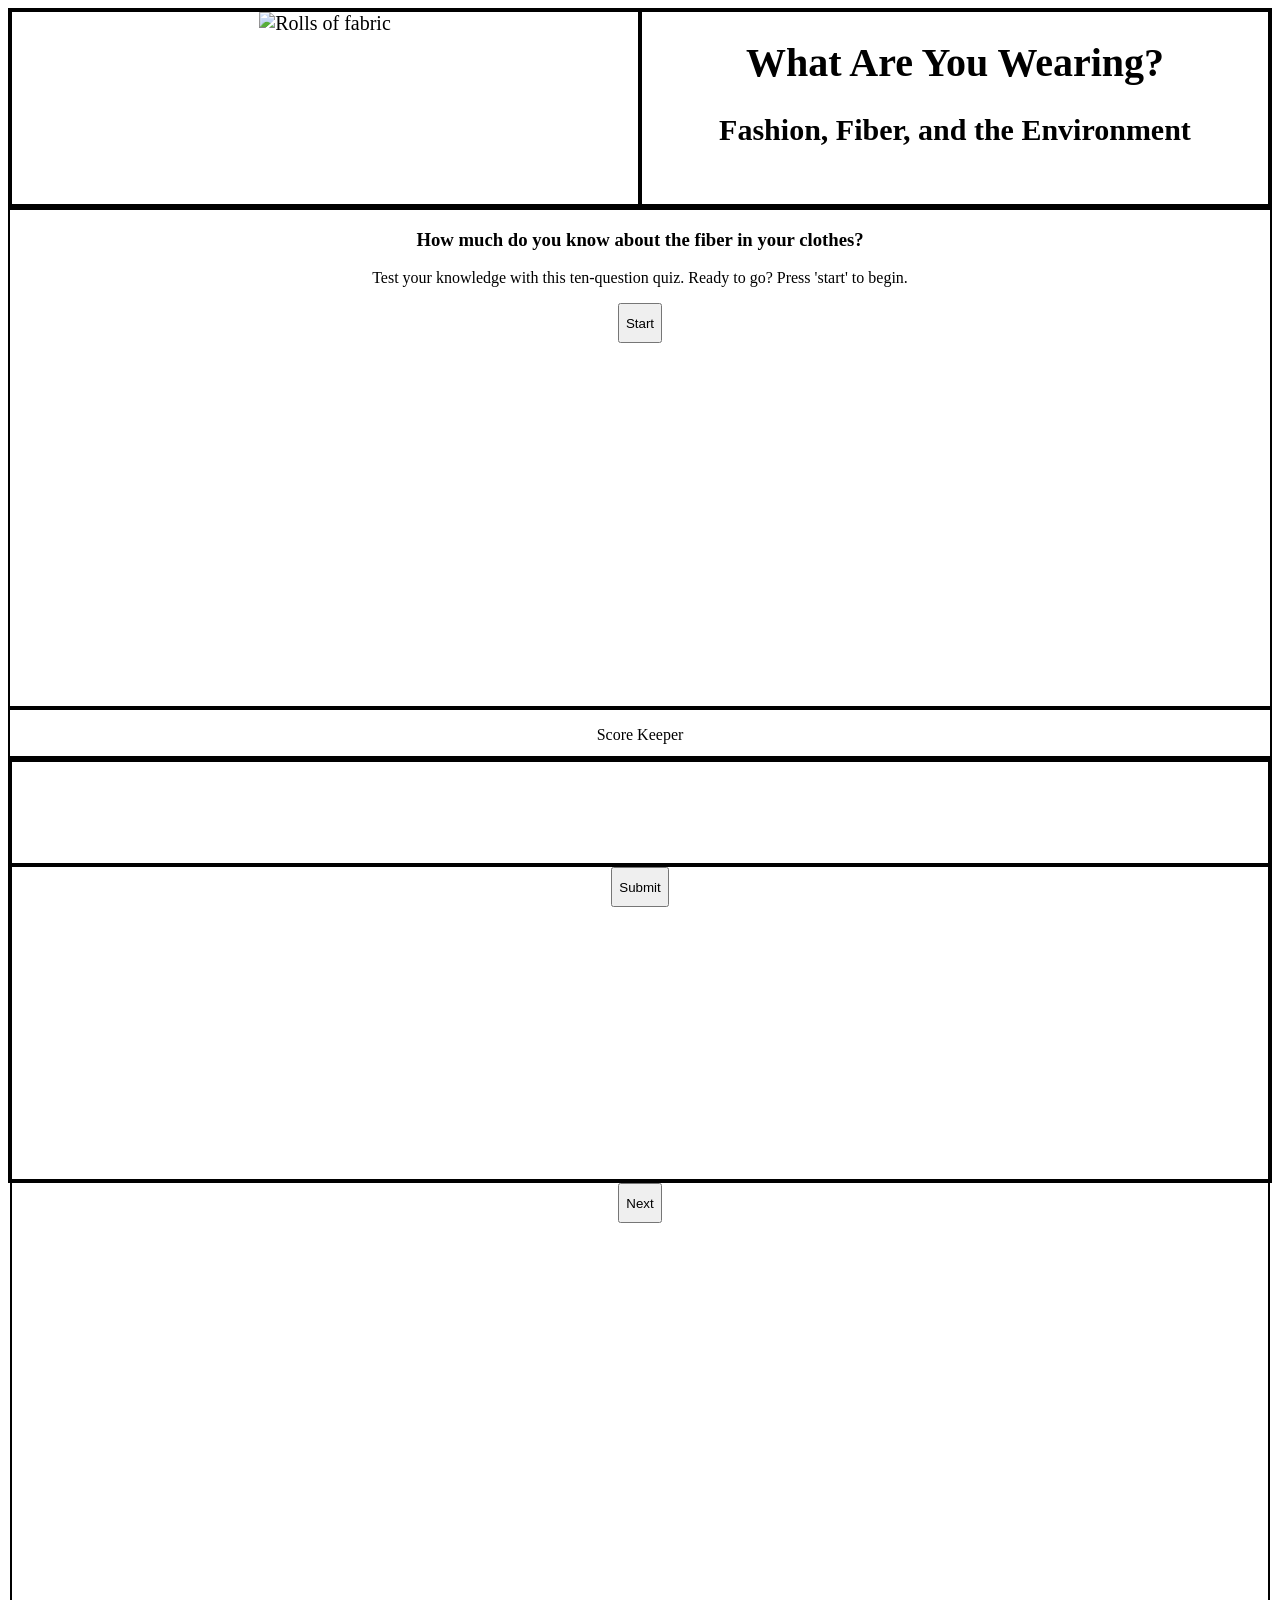
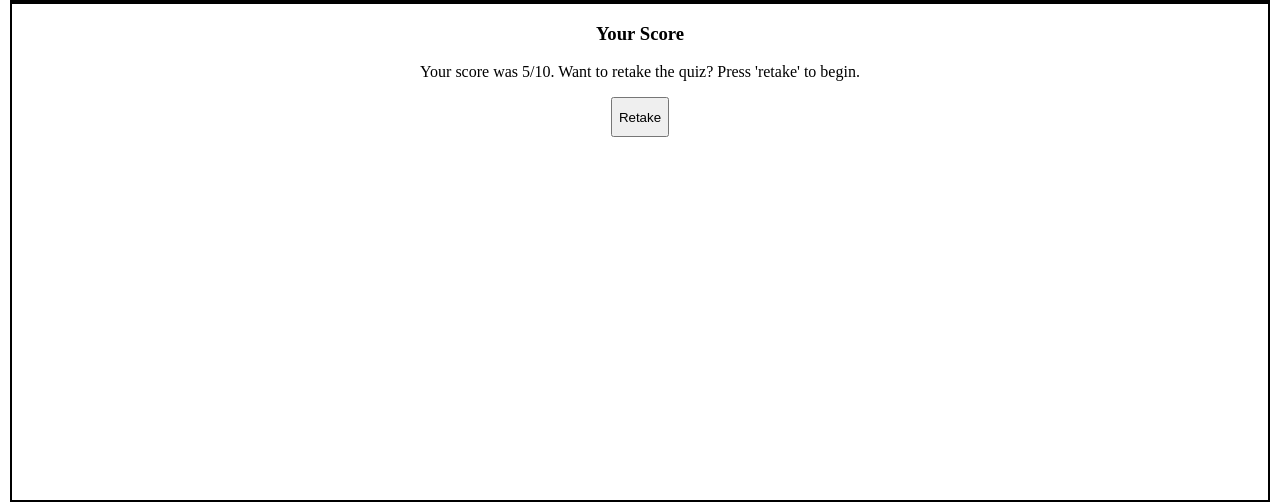
==== index.html @ 44795f77 "added html to index.html and function stubs to index.js" ====
<!DOCTYPE html>
<html lang="en">
<head>
    <meta charset="UTF-8">
    <meta name="viewport" content="width=device-width, initial-scale=1.0">
    <meta http-equiv="X-UA-Compatible" content="ie=edge">
    <title>What Are You Wearing?</title>
    <link rel = "stylesheet" type = "text/css" href = "main.css">
</head>

<body>
    <header>
        <div class = "header">
            <div class = "header-img-and-title">
                <img src="https://cdn.shopify.com/s/files/1/0880/6156/files/Savannah-Hayes-Collection-01_7bdb6e9b-7b91-4b5e-8f77-3c52501f45ed.jpg?v=1567362182"
                alt="Rolls of fabric">
            </div>    
            <div class = "header-img-and-title title">
                <h1> What Are You Wearing? </h1>
                <h2> Fashion, Fiber, and the Environment </h2>
            </div>
        </div> 
    </header>

    <main>
        <!-- Start Page: this is what the user sees when they first navigate to the app -->
        <div class = "start-page js-start-page"> 
            <h3> How much do you know about the fiber in your clothes?</h3>
            <p>Test your knowledge with this ten-question quiz.  Ready to go?  Press 'start' to begin.</p>
            <button type="button" class="button">Start</button>
        </div>

        <!-- Question / Answer Page: these are the quiz questions and answers the user navigates through -->
        <div class = "score-keeper js-score-keeper"> <p>Score Keeper</p> </div>
        <div class = "question-and-answer">

            <!-- Question Page -->
            <div class = "question js-question"></div>
            <div class = "option js-option"> 
                <button type="button" class="button"> Submit </button>
            </div>

            <!-- Answer Page -->
            <div class = "answer js-answer">
                <button type="button" class="button"> Next </button>
            </div>

        <!-- End Page     -->
        <div class = "end">
            <h3>Your Score</h3>
            <p>Your score was 5/10.  Want to retake the quiz?  Press 'retake' to begin.</p>
            <button type="button" class="button"> Retake </button>
        </div>
    </main>

    <script
        src="https://code.jquery.com/jquery-3.4.1.min.js"
        integrity="sha256-CSXorXvZcTkaix6Yvo6HppcZGetbYMGWSFlBw8HfCJo="
        crossorigin="anonymous">
    </script>
    <script src="index.js"></script>
</body>
</html>
---- main.css ----
* {
    box-sizing: border-box;
    text-align: center;
}

.header {
    height: 200px;
    width: 100%;
    border: 2px black solid;
    margin: auto;
    display: inline-block;
    font-size: 0px;
}

.header-img-and-title {
    width: 50%;
    height: 196px;
    display: inline-block;
    border: 2px black solid;
    vertical-align: middle;
    font-size: 20px;
}

.title {
    color: black;
}

header img {
    height: 192px;
}

.start-page {
    height: 500px;
    width: 100%;
    border: 2px black solid;
}

.button {
    margin-left: auto;
    margin-right: auto;
    height: 3em;
    cursor: pointer;
}

.score-keeper {
    height: 50px;
    width: 100%;
    border: 2px black solid;
    vertical-align: middle;
}

.question-and-answer {
    height: 425px;
    width: 100%;
    border: 2px black solid;
}
.question {
    height: 25%;
    width: 100%;
    border: 2px black solid;
}
.option {
    height: 75%;
    width: 100%;
    border: 2px black solid; 
}

.answer {
    height: 100%;
    width: 100%;
    border: 2px black solid;
}

.end {
    height: 500px;
    width: 100%;
    border: 2px black solid;
}
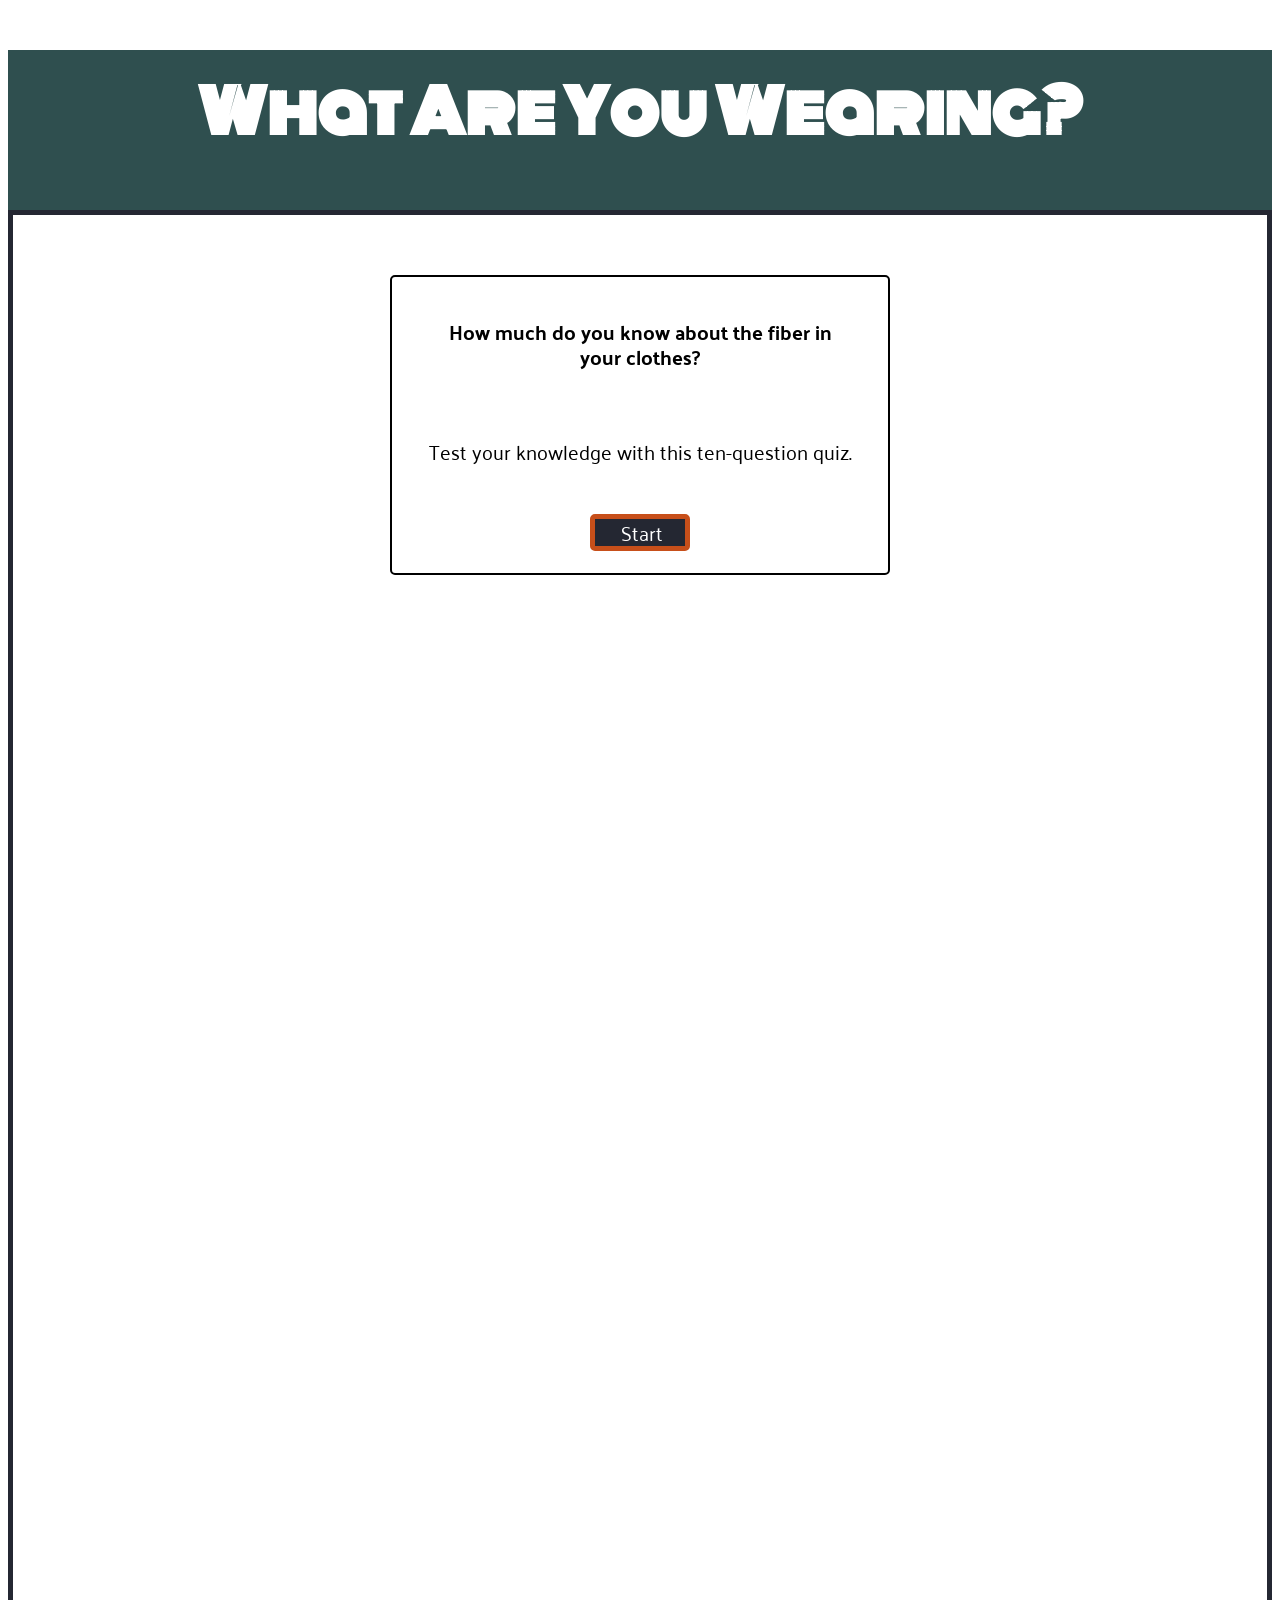
==== commit e1b5781e: "added images, edited index.html, index.js, and main.css to make the quiz app work" ====
--- a/index.html
+++ b/index.html
@@ -5,52 +5,52 @@
     <meta name="viewport" content="width=device-width, initial-scale=1.0">
     <meta http-equiv="X-UA-Compatible" content="ie=edge">
     <title>What Are You Wearing?</title>
-    <link rel = "stylesheet" type = "text/css" href = "main.css">
+    <link rel="stylesheet" href="https://meyerweb.com/eric/tools/css/reset/reset.css">
+    <link href="https://fonts.googleapis.com/css?family=Monoton|Palanquin&display=swap" rel="stylesheet">
+    <link rel = "stylesheet" href = "main.css">
 </head>
+
+<!-- type = "text/css" -->
 
 <body>
     <header>
-        <div class = "header">
-            <div class = "header-img-and-title">
-                <img src="https://cdn.shopify.com/s/files/1/0880/6156/files/Savannah-Hayes-Collection-01_7bdb6e9b-7b91-4b5e-8f77-3c52501f45ed.jpg?v=1567362182"
-                alt="Rolls of fabric">
-            </div>    
-            <div class = "header-img-and-title title">
-                <h1> What Are You Wearing? </h1>
-                <h2> Fashion, Fiber, and the Environment </h2>
-            </div>
-        </div> 
+        <section class = "quiz-title">
+            <h1> What Are You Wearing? </h1>
+        </section> 
     </header>
+
+
 
     <main>
         <!-- Start Page: this is what the user sees when they first navigate to the app -->
-        <div class = "start-page js-start-page"> 
-            <h3> How much do you know about the fiber in your clothes?</h3>
-            <p>Test your knowledge with this ten-question quiz.  Ready to go?  Press 'start' to begin.</p>
-            <button type="button" class="button">Start</button>
-        </div>
+        <section class = "start-background js-start">
+            <section class = "start-page">
+                    <h3> How much do you know about the fiber in your clothes?</h3>
+                    <p>Test your knowledge with this ten-question quiz.</p>
+                    <button type="button" class="start-button">Start</button>
+            </section>
+        </section>
 
         <!-- Question / Answer Page: these are the quiz questions and answers the user navigates through -->
-        <div class = "score-keeper js-score-keeper"> <p>Score Keeper</p> </div>
-        <div class = "question-and-answer">
+        <section class = "question-and-answer js-question-and-answer">
+            
+            <section class = "score-keeper js-score-keeper">
+                    <ul>
+                        <li>Question: <span class="js-current-question-number">  0  </span>  of  10</li>
+                        <li>Score: <span class="js-current-score">  0</span></li>
+                    </ul>
+            </section>
 
             <!-- Question Page -->
-            <div class = "question js-question"></div>
-            <div class = "option js-option"> 
-                <button type="button" class="button"> Submit </button>
-            </div>
+            <section class = "question js-question-and-options"></section> 
 
             <!-- Answer Page -->
-            <div class = "answer js-answer">
-                <button type="button" class="button"> Next </button>
-            </div>
+            <section class = "answer js-answer"></section>
+
+        </section>
 
         <!-- End Page     -->
-        <div class = "end">
-            <h3>Your Score</h3>
-            <p>Your score was 5/10.  Want to retake the quiz?  Press 'retake' to begin.</p>
-            <button type="button" class="button"> Retake </button>
-        </div>
+        <section class = "end js-end"></section>
     </main>
 
     <script
--- a/main.css
+++ b/main.css
@@ -1,78 +1,292 @@
 * {
     box-sizing: border-box;
     text-align: center;
-}
-
-.header {
-    height: 200px;
-    width: 100%;
+    font-family: 'Palanquin', sans-serif;
+    font-size: 20px;
+    line-height: 25px;
+}
+
+.quiz-title {
+    height: 100px;
+    width: 100%;
+    vertical-align: middle;
+    /* border: 2px black solid; */
+    background-color: darkslategray;
+    color: white;
+    /* display: flex; */
+}
+
+h1 {
+    padding-top: 30px;
+    font-family: 'Monoton', cursive;
+    font-size: 40px;
+}
+
+h2, h3 {
+    font-family: 'Palanquin', sans-serif;
+    padding: 20px;
+}
+
+p {    
+    font-family: 'Palanquin', sans-serif;
+    font-size: 20px;
+    padding: 10px;
+}
+
+.start-background {
+    /* height: 700px; */
+    width: 100%;
+    border: 5px solid #242732;
+    background: url("https://cdn.abetterlemonadestand.com/wp-content/uploads/2017/07/How-to-Start-a-Clothing-Line.jpg");
+    background-size: 100%;
+    /* display: flex; */
+}
+
+.start-page {
+    display: flex;
+    flex-direction: column;
+    justify-content: center;
+    align-items: center;
+    height: 300px;
+    width: 500px;
+    background: white;
     border: 2px black solid;
+    padding: 20px;
+    /* vertical-align: middle; */
     margin: auto;
-    display: inline-block;
-    font-size: 0px;
-}
-
-.header-img-and-title {
-    width: 50%;
-    height: 196px;
-    display: inline-block;
-    border: 2px black solid;
-    vertical-align: middle;
-    font-size: 20px;
-}
-
-.title {
-    color: black;
-}
-
-header img {
-    height: 192px;
-}
-
-.start-page {
-    height: 500px;
-    width: 100%;
-    border: 2px black solid;
-}
-
-.button {
-    margin-left: auto;
-    margin-right: auto;
-    height: 3em;
+    margin-top: 60px;
+    border-radius: 5px;
+    /* display: flex; */
+}
+
+button {
+    height: 50px;
+    width: 100px;
+    font-family: 'Palanquin', sans-serif;
+    font-style: bold;
+    color: white;
+    margin-top: 20px;
+    margin-bottom: 20px;
+    padding-bottom: 1px;
+    padding-left: 10px;
+    /* transition-duration: 0.35s; */
+    /* transition-timing-function: ease-in-out; */
     cursor: pointer;
+    background-color: #242732;
+    border: 5px solid #c74f1a;
+    border-radius: 5px;
 }
 
 .score-keeper {
     height: 50px;
     width: 100%;
-    border: 2px black solid;
-    vertical-align: middle;
-}
+    padding-top: 3px;
+    padding-bottom: 3px;
+    font-family: 'Palanquin', sans-serif;
+    border-radius: 5px;
+    /* display: flex; */
+}
+
+/* .score-keeper ul {
+    padding: 0px;
+    margin: 0px;
+    list-style: none;
+} */
 
 .question-and-answer {
-    height: 425px;
-    width: 100%;
-    border: 2px black solid;
-}
-.question {
-    height: 25%;
-    width: 100%;
-    border: 2px black solid;
-}
-.option {
-    height: 75%;
-    width: 100%;
-    border: 2px black solid; 
+    display: flex;
+    flex-direction: column;
+    justify-content: center;
+    align-items: center;
+    /* height: 600px; */
+    width: 100%;
+    display: none;
+    /* border: 2px black solid; */
+    /* display: flex; */
+}
+
+
+.question-string {
+    width: 100%;
+    /* padding: 30px; */
+    /* padding-left: 300px;
+    padding-right: 300px; */
+    font-family: 'Palanquin', sans-serif;
+    /* border: 2px black solid; */
+    /* color: purple; */
+}
+
+.one-word-answer {
+    font-size: 30px;
+    font-style: bold;
 }
 
 .answer {
-    height: 100%;
-    width: 100%;
-    border: 2px black solid;
+    display: flex;
+    flex-direction: column;
+    justify-content: center;
+    align-items: center;
+}
+
+.answer p {
+    width: 100%;
+    padding: 10px;
+    padding-left: 100px;
+    padding-right: 100px;
+    font-family: 'Palanquin', sans-serif;
+    /* border: 2px black solid; */
+    /* color: blue; */
 }
 
 .end {
     height: 500px;
     width: 100%;
-    border: 2px black solid;
-}
+    display: none;
+    /* display: flex; */
+    /* border: 2px black solid; */
+}
+
+@media screen and (min-width: 320px) {
+    .quiz-title {
+        height: 160px;
+        background-color: thistle;
+    }
+
+    h1 {
+        font-size: 40px;
+        padding: 20px;
+    }    
+
+    h2, h3 {
+        font-family: 'Palanquin', sans-serif;
+    }
+
+    .start-page {
+        height: 300px;
+        width: 300px;
+    }
+
+    .start-background {
+        height: 800px;
+        width: 100%;
+    }
+
+    .question-string {
+        width: 100%;
+        padding-left: 30px;
+        padding-right: 30px;
+        padding-bottom: 30px;
+    }
+
+    .score-keeper li {
+        display: inline-block;
+        padding-left: 5px;
+        padding-right: 10px;
+        padding-top: 2px;
+        padding-bottom: 2px;
+        list-style: none;
+    }
+
+    .answer p img {
+        width: 300px;
+    }
+    
+}
+
+@media screen and (min-width: 768px) {
+    .quiz-title {
+        height: 100px;
+        width: 100%;
+        background-color: darkslategray;
+    }
+
+    h1 {
+        font-size: 40px;
+        padding: 30px;
+    }
+
+    h2, h3 {
+        font-family: 'Palanquin', sans-serif;
+    }
+
+    .start-page {
+        height: 300px;
+        width: 500px;
+    }
+
+    .start-background {
+        height: 1366px;
+    }
+
+    .question-string {
+        width: 100%;
+        padding: 30px;
+    }
+
+    .score-keeper li {
+        display: inline-block;
+        padding-left: 50px;
+        padding-right: 100px;
+        padding-top: 10px;
+        padding-bottom: 20px;
+        list-style: none;
+    }
+
+    .answer p img {
+        width: 500px;
+    }
+}
+
+@media screen and (min-width: 1025px) {
+    .quiz-title {
+        height: 160px;
+        width: 100%;
+        background-color: darkslategray;
+    }
+
+    h1 {
+        font-size: 60px;
+        padding: 50px;
+    }
+
+    h2, h3 {
+        font-family: 'Palanquin', sans-serif;
+        padding: 20px;
+    }
+    
+    .start-page {
+        height: 300px;
+        width: 500px;
+    }
+
+    .start-background {
+        height: 1404px;
+    }
+
+    .question-string {
+        width: 100%;
+        padding: 30px;
+        padding-left: 300px;
+        padding-right: 300px;
+
+    }
+
+    .score-keeper li {
+        display: inline-block;
+        padding-left: 50px;
+        padding-right: 100px;
+        padding-top: 10px;
+        padding-bottom: 20px;
+        list-style: none;
+    }
+
+
+    .answer p {
+        padding-left: 100px;
+        padding-right: 100px;
+    }
+
+    .answer p img {
+        width: 450px;
+    }
+}  
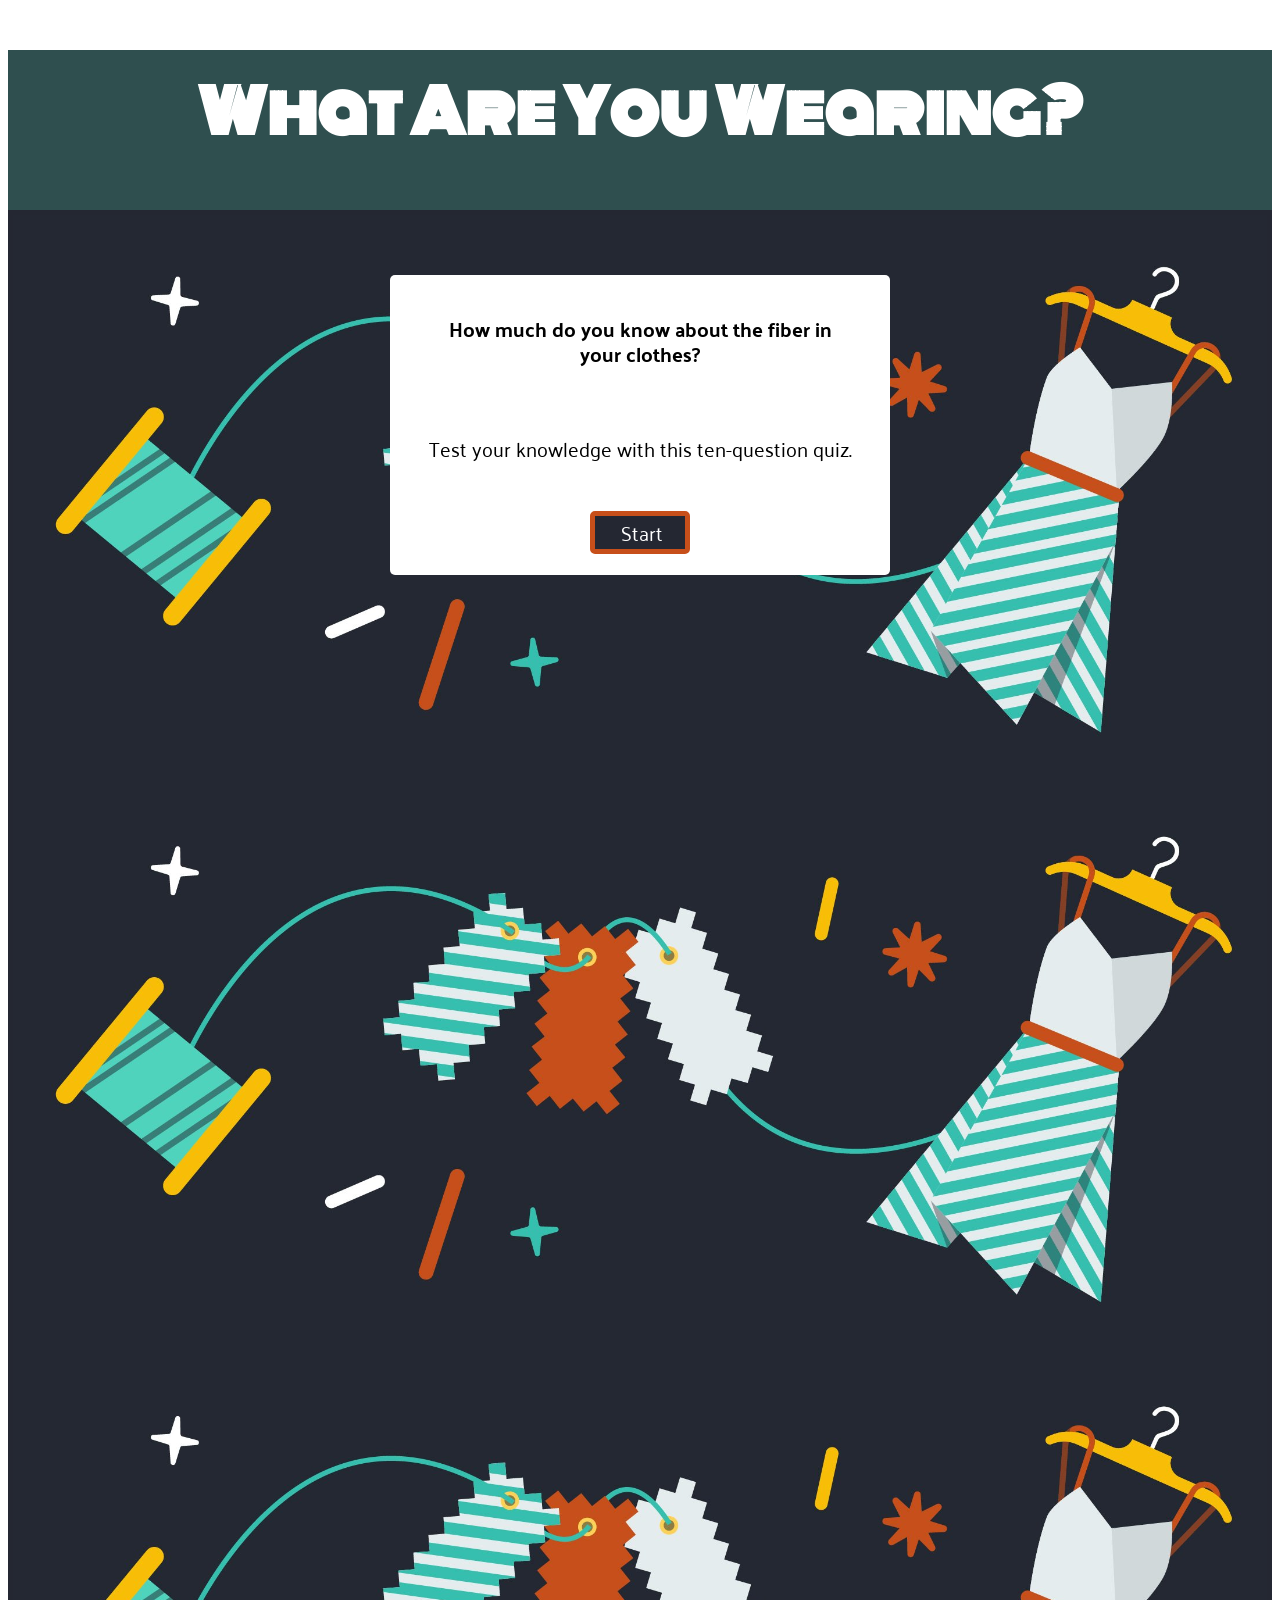
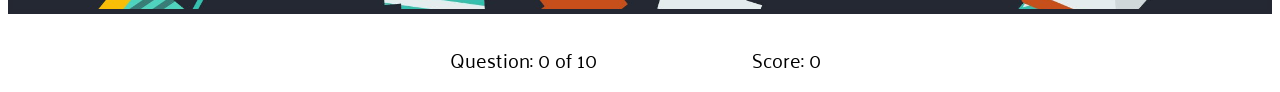
==== commit a9f283bf: "minor fixes to index.js, cleaned up index.css and index.html, added images/background.jpg" ====
--- a/index.html
+++ b/index.html
@@ -1,63 +1,61 @@
 <!DOCTYPE html>
 <html lang="en">
-<head>
-    <meta charset="UTF-8">
-    <meta name="viewport" content="width=device-width, initial-scale=1.0">
-    <meta http-equiv="X-UA-Compatible" content="ie=edge">
-    <title>What Are You Wearing?</title>
-    <link rel="stylesheet" href="https://meyerweb.com/eric/tools/css/reset/reset.css">
-    <link href="https://fonts.googleapis.com/css?family=Monoton|Palanquin&display=swap" rel="stylesheet">
-    <link rel = "stylesheet" href = "main.css">
-</head>
-
-<!-- type = "text/css" -->
-
-<body>
-    <header>
-        <section class = "quiz-title">
-            <h1> What Are You Wearing? </h1>
-        </section> 
-    </header>
+    <head>
+        <meta charset="UTF-8">
+        <meta name="viewport" content="width=device-width, initial-scale=1.0">
+        <meta http-equiv="X-UA-Compatible" content="ie=edge">
+        <title>What Are You Wearing?</title>
+        <link rel="stylesheet" href="https://meyerweb.com/eric/tools/css/reset/reset.css">
+        <link href="https://fonts.googleapis.com/css?family=Monoton|Palanquin&display=swap" rel="stylesheet">
+        <link rel = "stylesheet" href = "index.css">
+    </head>
+    
+    <body>
+        <header>
+            <section class = "quiz-title">
+                <h1> What Are You Wearing? </h1>
+            </section> 
+        </header>
 
 
 
-    <main>
-        <!-- Start Page: this is what the user sees when they first navigate to the app -->
-        <section class = "start-background js-start">
-            <section class = "start-page">
-                    <h3> How much do you know about the fiber in your clothes?</h3>
-                    <p>Test your knowledge with this ten-question quiz.</p>
-                    <button type="button" class="start-button">Start</button>
-            </section>
-        </section>
-
-        <!-- Question / Answer Page: these are the quiz questions and answers the user navigates through -->
-        <section class = "question-and-answer js-question-and-answer">
-            
-            <section class = "score-keeper js-score-keeper">
-                    <ul>
-                        <li>Question: <span class="js-current-question-number">  0  </span>  of  10</li>
-                        <li>Score: <span class="js-current-score">  0</span></li>
-                    </ul>
+        <main>
+            <!-- Start Page: this is what the user sees when they first navigate to the app -->
+            <section class = "start-background js-start">
+                <section class = "start-page">
+                        <h3> How much do you know about the fiber in your clothes?</h3>
+                        <p>Test your knowledge with this ten-question quiz.</p>
+                        <button type="button" class="start-button">Start</button>
+                </section>
             </section>
 
-            <!-- Question Page -->
-            <section class = "question js-question-and-options"></section> 
+            <!-- Question / Answer Page: these are the quiz questions and answers the user navigates through -->
+            <section class = "question-and-answer js-question-and-answer">
+                
+                <section class = "score-keeper js-score-keeper">
+                        <ul>
+                            <li>Question: <span class="js-current-question-number">  0  </span>  of  10</li>
+                            <li>Score: <span class="js-current-score">  0</span></li>
+                        </ul>
+                </section>
 
-            <!-- Answer Page -->
-            <section class = "answer js-answer"></section>
+                <!-- Question Page -->
+                <section class = "question js-question-and-options"></section> 
 
-        </section>
+                <!-- Answer Page -->
+                <section class = "answer js-answer"></section>
 
-        <!-- End Page     -->
-        <section class = "end js-end"></section>
-    </main>
+            </section>
 
-    <script
-        src="https://code.jquery.com/jquery-3.4.1.min.js"
-        integrity="sha256-CSXorXvZcTkaix6Yvo6HppcZGetbYMGWSFlBw8HfCJo="
-        crossorigin="anonymous">
-    </script>
-    <script src="index.js"></script>
-</body>
+            <!-- End Page     -->
+            <section class = "end js-end"></section>
+        </main>
+
+        <script
+            src="https://code.jquery.com/jquery-3.4.1.min.js"
+            integrity="sha256-CSXorXvZcTkaix6Yvo6HppcZGetbYMGWSFlBw8HfCJo="
+            crossorigin="anonymous">
+        </script>
+        <script src="index.js"></script>
+    </body>
 </html>
--- a/index.css
+++ b/index.css
@@ -0,0 +1,246 @@
+* {
+    box-sizing: border-box;
+    text-align: center;
+    font-family: 'Palanquin', sans-serif;
+    font-size: 20px;
+    line-height: 25px;
+}
+
+.quiz-title {
+    width: 100%;
+    background-color: darkslategray;
+    color: white;
+}
+
+h1 {
+    padding-top: 30px;
+    font-family: 'Monoton', cursive;
+    font-size: 40px;
+}
+
+h2, h3 {
+    padding: 20px;
+}
+
+p {    
+    font-size: 20px;
+    padding: 10px;
+}
+
+.start-background {
+    width: 100%;
+    border: 5px solid #242732;
+    background: url("images/background.jpg");
+    background-size: 100%;
+}
+
+.start-page {
+    display: flex;
+    flex-direction: column;
+    justify-content: center;
+    align-items: center;
+    background: white;
+    border: 2px #242732;
+    padding: 20px;
+    margin: auto;
+    margin-top: 60px;
+    border-radius: 5px;
+}
+
+button {
+    height: 60px;
+    width: 100px;
+    font-style: bold;
+    color: white;
+    margin-top: 20px;
+    margin-bottom: 20px;
+    padding-top: 4px;
+    padding-bottom: 4px;
+    padding-left: 10px;
+    cursor: pointer;
+    background-color: #242732;
+    border: 5px solid #c74f1a;
+    border-radius: 5px;
+}
+
+.score-keeper {
+    height: 50px;
+    width: 100%;
+    padding-top: 3px;
+    padding-bottom: 3px;
+}
+
+.question-and-answer {
+    display: flex none;
+    flex-direction: column;
+    justify-content: center;
+    align-items: center;
+    width: 100%;
+    
+}
+
+
+.question-string {
+    width: 100%;
+
+}
+
+.one-word-answer {
+    font-size: 30px;
+    font-style: bold;
+}
+
+ .answer {
+    display: flex;
+    flex-direction: column;
+    justify-content: center;
+    align-items: center;
+}
+
+.answer p {
+    width: 100%;
+    padding: 10px;
+    padding-left: 100px;
+    padding-right: 100px;
+}
+
+.end {
+    display: none;
+    height: 500px;
+    width: 100%;
+}
+
+@media screen and (min-width: 320px) {
+      .quiz-title {
+        height: 160px;
+    }
+
+    h1 {
+        font-size: 40px;
+        padding: 10px;
+        padding-top: 40px;
+    }    
+
+    .start-page {
+        height: 350px;
+        width: 300px;
+    }
+
+    .start-background {
+        height: 800px;
+        width: 100%;
+    }
+
+    .question-string {
+        width: 100%;
+        padding-left: 30px;
+        padding-right: 30px;
+        padding-bottom: 30px;
+    }
+
+    .score-keeper li {
+        display: inline-block;
+        padding-left: 5px;
+        padding-right: 10px;
+        padding-top: 2px;
+        padding-bottom: 2px;
+        list-style: none;
+    }
+
+    .answer p {
+      padding-left: 10px;
+      padding-right: 10px;
+    }
+
+    .answer p img {
+      width: 300px;
+    }
+    
+}
+
+@media screen and (min-width: 768px) {
+    .quiz-title {
+        height: 100px;
+        width: 100%;
+    }
+
+    h1 {
+        font-size: 40px;
+        padding: 30px;
+    }
+
+    .start-page {
+        height: 300px;
+        width: 500px;
+    }
+
+    .start-background {
+        height: 1366px;
+    }
+
+    .question-string {
+        width: 100%;
+        padding: 30px;
+    }
+
+    .score-keeper li {
+        display: inline-block;
+        padding-left: 50px;
+        padding-right: 100px;
+        padding-top: 10px;
+        padding-bottom: 20px;
+        list-style: none;
+    }
+
+    .answer p {
+      padding-left: 50px;
+      padding-right: 50px;
+    }
+
+    .answer p img {
+        width: 500px;
+    }
+}
+
+@media screen and (min-width: 1025px) {
+    .quiz-title {
+        height: 160px;
+        width: 100%;
+    }
+
+    h1 {
+        font-size: 60px;
+        padding: 50px;
+    }
+
+    .start-background {
+        height: 1404px;
+    }
+
+    .question-string {
+        width: 100%;
+        padding: 30px;
+        padding-left: 300px;
+        padding-right: 300px;
+
+    }
+
+    .score-keeper li {
+        display: inline-block;
+        padding-left: 50px;
+        padding-right: 100px;
+        padding-top: 10px;
+        padding-bottom: 20px;
+        list-style: none;
+    }
+
+
+    .answer p {
+        padding-left: 100px;
+        padding-right: 100px;
+    }
+
+    .answer p img {
+        width: 600px;
+    }
+}  
